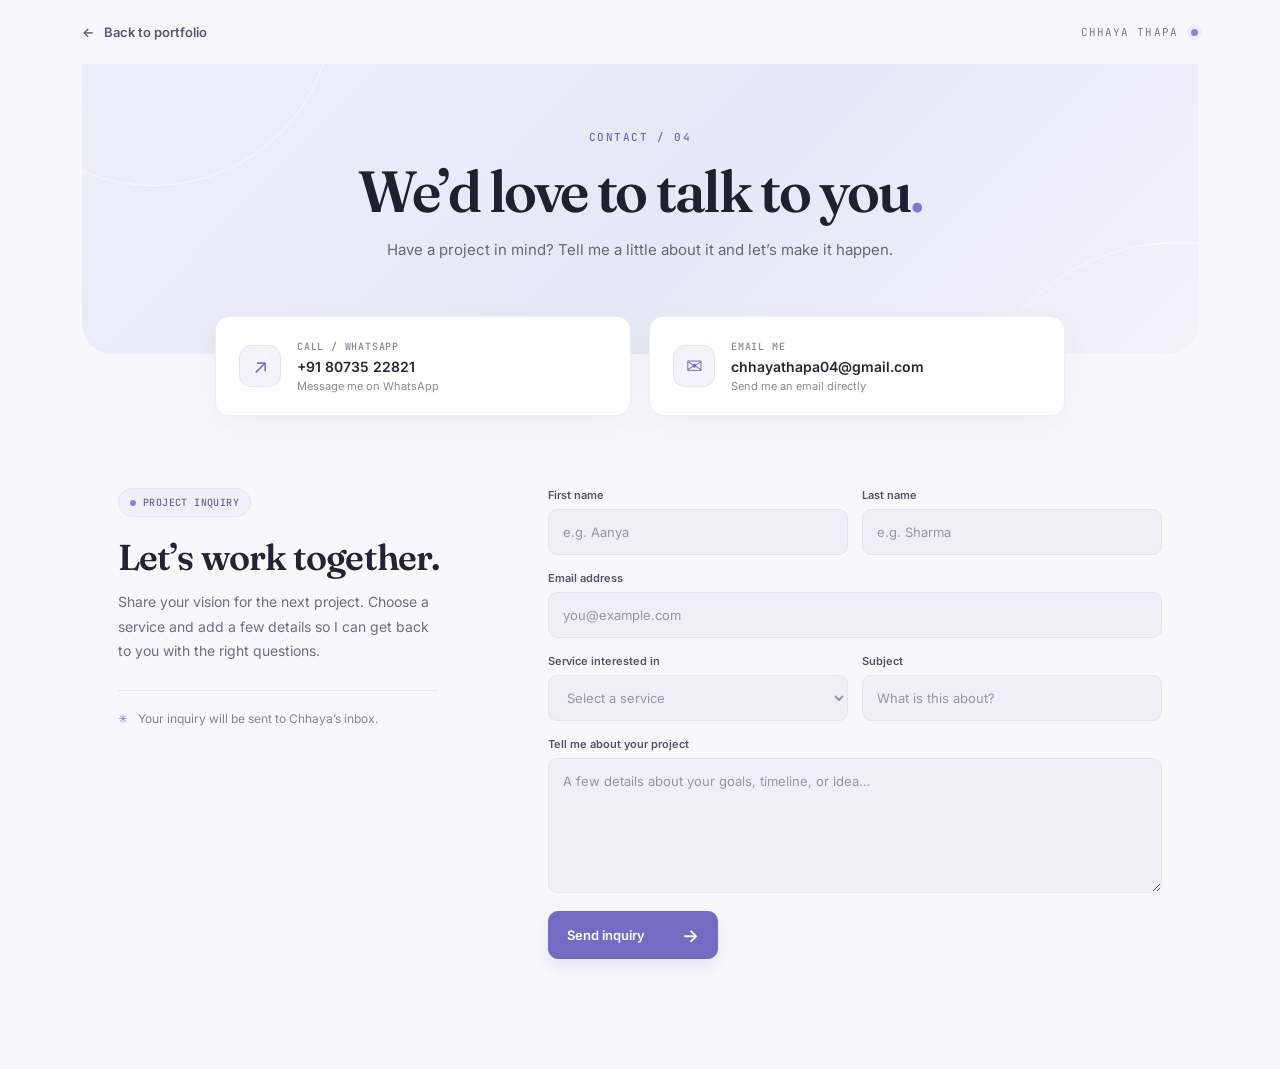
==== contact.html @ f6720b54 "first commit" ====
<!DOCTYPE html>
<html lang="en">
<head>
  <meta charset="UTF-8" />
  <meta name="viewport" content="width=device-width, initial-scale=1.0" />
  <meta name="theme-color" content="#f0effa" />
  <title>Let's talk — Chhaya Thapa</title>
  <link rel="preconnect" href="https://fonts.googleapis.com" />
  <link rel="preconnect" href="https://fonts.gstatic.com" crossorigin />
  <link href="https://fonts.googleapis.com/css2?family=Fraunces:opsz,wght@9..144,500;9..144,600&family=Inter:wght@400;500;600;700&family=JetBrains+Mono:wght@400;500&display=swap" rel="stylesheet" />
  <link rel="stylesheet" href="style.css" />
</head>
<body class="contact-page-body">
  <header class="contact-page-nav">
    <a class="contact-back" href="index.html#contact" aria-label="Back to portfolio">← <span>Back to portfolio</span></a>
    <span class="contact-page-mark mono">CHHAYA THAPA <i></i></span>
  </header>
  <main class="contact-page">
    <section class="contact-page-hero" aria-labelledby="talk-title">
      <span class="contact-page-kicker">CONTACT / 04</span>
      <h1 id="talk-title">We’d love to talk to you<span>.</span></h1>
      <p>Have a project in mind? Tell me a little about it and let’s make it happen.</p>
    </section>
    <section class="contact-info-row" aria-label="Contact details">
      <a class="contact-info-card" href="https://wa.me/918073522821" target="_blank" rel="noopener noreferrer">
        <span class="contact-info-icon" aria-hidden="true">↗</span>
        <span><small>CALL / WHATSAPP</small><strong>+91 80735 22821</strong><em>Message me on WhatsApp</em></span>
      </a>
      <a class="contact-info-card" href="https://mail.google.com/mail/?view=cm&amp;fs=1&amp;to=chhayathapa04%40gmail.com" target="_blank" rel="noopener noreferrer">
        <span class="contact-info-icon" aria-hidden="true">✉</span>
        <span><small>EMAIL ME</small><strong>chhayathapa04@gmail.com</strong><em>Send me an email directly</em></span>
      </a>
    </section>
    <section class="contact-form-layout" aria-labelledby="form-title">
      <div class="contact-form-intro">
        <span class="contact-form-badge"><i></i> PROJECT INQUIRY</span>
        <h2 id="form-title">Let’s work together.</h2>
        <p>Share your vision for the next project. Choose a service and add a few details so I can get back to you with the right questions.</p>
        <div class="contact-response-note"><span aria-hidden="true">✳</span> Your inquiry will be sent to Chhaya’s inbox.</div>
      </div>

      <form class="project-inquiry-form" id="projectInquiryForm" action="mailto:chhayathapa04@gmail.com" method="post" enctype="text/plain">
        <div class="form-field">
          <label for="firstName">First name</label>
          <input id="firstName" name="firstName" type="text" autocomplete="given-name" placeholder="e.g. Aanya" required />
        </div>

        <div class="form-field">
          <label for="lastName">Last name</label>
          <input id="lastName" name="lastName" type="text" autocomplete="family-name" placeholder="e.g. Sharma" required />
        </div>

        <div class="form-field form-field-wide">
          <label for="emailAddress">Email address</label>
          <input id="emailAddress" name="email" type="email" autocomplete="email" placeholder="you@example.com" required />
        </div>

        <div class="form-field">
          <label for="service">Service interested in</label>
          <select id="service" name="service" required>
            <option value="" disabled selected>Select a service</option>
            <option>Website</option>
            <option>UGC Video</option>
            <option>Dashboard Creation</option>
          </select>
        </div>

        <div class="form-field">
          <label for="subject">Subject</label>
          <input id="subject" name="subject" type="text" placeholder="What is this about?" required />
        </div>

        <div class="form-field form-field-wide">
          <label for="projectMessage">Tell me about your project</label>
          <textarea id="projectMessage" name="message" rows="5" placeholder="A few details about your goals, timeline, or idea…" required></textarea>
        </div>

        <div class="form-submit-row form-field-wide">
          <button class="form-submit" type="submit">
            Send inquiry
            <span aria-hidden="true">→</span>
          </button>
          <p class="form-submit-note" id="formStatus" aria-live="polite"></p>
        </div>
      </form>
    </section>
  </main>
</body>
</html>
---- style.css ----
:root {
  --paper: #fff8fa;
  --ink: #1b1719;
  --soft: #4d464d;
  --muted: #7d767d;
  --line: #eee1e7;
  --badge: #fbf0f4;
  --accent: #8f274d;
  --accent-deep: #6e1738;
  --accent-warm: #d97744;
  --water: #edf5f4;
  --shadow-soft: rgba(27, 23, 25, 0.12);
}
* {
  box-sizing: border-box;
  margin: 0;
  padding: 0;
}
html {
  scroll-behavior: smooth;
}
button,
a[href],
.btn,
.nav-link,
.project-tab,
.journey-marker,
.contact-open,
.hero-meta-link,
.project-link {
  cursor: pointer;
}
section[id] {
  scroll-margin-top: 110px;
}
body {
  background: #fff5f8;
  color: #171312;
  font-family: Inter,sans-serif;
  overflow-x: hidden;
}
.mono {
  font-family: 'JetBrains Mono',monospace;
}
a {
  color: inherit;
  text-decoration: none;
}
img {
  display: block;
  max-width: 100%;
}
.noise {
  position: fixed;
  inset: 0;
  pointer-events: none;
  z-index: 0;
  opacity: .03;
  background-image: url("data:image/svg+xml,%3Csvg xmlns='http://www.w3.org/2000/svg' width='120' height='120'%3E%3Cfilter id='n'%3E%3CfeTurbulence type='fractalNoise' baseFrequency='.9' numOctaves='2' stitchTiles='stitch'/%3E%3C/filter%3E%3Crect width='100%25' height='100%25' filter='url(%23n)'/%3E%3C/svg%3E");
}
.nav-wrap {
  position: sticky;
  top: 0;
  z-index: 5;
  display: flex;
  justify-content: center;
  padding: 22px 24px 0;
}
.pill-nav {
  display: flex;
  gap: 4px;
  padding: 8px;
  border-radius: 999px;
  background: var(--accent);
  box-shadow: 0 8px 24px #8f274d35;
}
.nav-link {
  color: #f2f0ee;
  padding: 9px 16px;
  border-radius: 999px;
  font-size: 14px;
  font-weight: 500;
  transition: background-color .28s ease, color .28s ease, transform .28s ease, box-shadow .25s ease;
}
.nav-link.active {
  background: #fff;
  color: var(--ink);
}
.nav-link:hover {
  background: #ffffff20;
  transform: translateY(-1px);
}
.nav-link.active:hover {
  background: #fff;
}
.nav-link:active,
.btn:active,
.project-tab:active,
.contact-open:active,
.hero-meta-link:active,
.project-link:active {
  transform: scale(0.98);
}
.hero,.about,.projects {
  position: relative;
  z-index: 1;
  width: min(1280px, calc(100% - 48px));
  max-width: none;
  margin: auto;
  padding-left: clamp(18px, 3vw, 32px);
  padding-right: clamp(18px, 3vw, 32px);
}
.hero {
  display: grid;
  grid-template-columns: 1fr 1fr;
  gap: 30px;
  align-items: center;
  padding-top: 28px;
  padding-bottom: 24px;
  min-height: 420px;
}
.eyebrow {
  display: inline-block;
  margin-bottom: 28px;
  padding: 7px 16px;
  border: 1px solid var(--line);
  border-radius: 999px;
  background: var(--badge);
  color: var(--soft);
  font-size: 13px;
}
.hero-name {
  margin-bottom: 14px;
  font-size: clamp(40px,5.4vw,60px);
  line-height: 1.05;
  letter-spacing: -.02em;
}
.hero-role {
  min-height: 42px;
  margin-bottom: 22px;
  color: var(--accent);
  font: italic 600 clamp(24px,2.6vw,32px) Fraunces,serif;
}
.cursor {
  animation: blink 1s step-start infinite;
}
@keyframes blink {
  50% {
    opacity: 0;
  }
}
.hero-desc {
  max-width: 480px;
  margin-bottom: 26px;
  color: var(--soft);
  font-size: 16px;
  line-height: 1.7;
}
.hero-meta {
  display: flex;
  gap: 20px;
  flex-wrap: wrap;
  color: var(--soft);
  font-size: 14px;
}
.hero-meta-link {
  display: inline-flex;
  align-items: center;
  gap: 7px;
  padding: 8px 12px;
  border: 1px solid #e9e6e2;
  border-radius: 999px;
  background: #fff;
  color: var(--soft);
  font-size: 13px;
  transition: border-color .2s ease, background-color .2s ease, color .2s ease, transform .2s ease, box-shadow .2s ease;
}
.hero-meta-link:hover {
  transform: translateY(-2px) scale(1.01);
  border-color: #d8bdc8;
  background: linear-gradient(135deg, #fff9f8 0%, #fef3ee 100%);
  color: var(--ink);
  box-shadow: 0 7px 16px #16151a0d;
}
.hero-meta-link:focus-visible { outline: 2px solid var(--accent); outline-offset: 3px; }
.availability-dot { width: 8px; height: 8px; border-radius: 50%; background: #38a878; box-shadow: 0 0 0 3px #38a87820; }
.hero-art {
  display: flex;
  justify-content: center;
  align-items: center;
  padding-top: 12px;
}
.hero-photo {
  width: min(100%, 480px);
  max-width: 480px;
  filter: grayscale(1) contrast(1.05);
  opacity: 0.95;
}
#about.about {
  position: relative;
  isolation: isolate;
  display: grid;
  grid-template-columns: minmax(250px,.75fr) minmax(0,1.25fr);
  gap: clamp(42px,7vw,100px);
  margin-top: 32px;
  padding-top: 76px;
  padding-bottom: 128px;
  border-top: 0;
}
#about.about::before {
  content: "";
  position: absolute;
  inset: 0 max(32px,calc((100vw - 1116px)/2)) 0;
  z-index: -1;
  background: transparent;
  border-block: 1px solid #eedfe5;
}
#about .about-rule {
  position: absolute;
  top: 76px;
  left: 32px;
  right: 32px;
  height: 1px;
  background: #e8d7df;
}
#about .about-art {
  position: relative;
  display: flex;
  justify-content: flex-start;
  padding: 18px 0 0 18px;
}
#about .about-art::before {
  content: "";
  position: absolute;
  inset: 0 22px 22px 0;
  border: 1px solid #7d1f45;
  background: repeating-linear-gradient(90deg,transparent 0 20px,#7d1f451a 20px 21px);
}
#about .about-art::after {
  content: "</>";
  position: absolute;
  z-index: 2;
  right: -8px;
  top: 42px;
  padding: 10px 12px;
  background: #16151a;
  color: #fff;
  font: 500 16px 'JetBrains Mono',monospace;
  box-shadow: 7px 7px 0 #7d1f45;
}
#about .about-photo {
  position: relative;
  z-index: 1;
  width: 100%;
  max-width: 390px;
  aspect-ratio: 4/5;
  object-fit: cover;
  filter: saturate(.88);
  transition: transform .45s ease,filter .45s ease;
}
#about .about-art:hover .about-photo {
  transform: translate(7px,-7px);
  filter: saturate(1);
}
#about .about-copy {
  position: relative;
  max-width: 590px;
  padding: 20px 0 0;
}
#about .eyebrow-line {
  margin-bottom: 22px;
  letter-spacing: .12em;
}
#about h2 {
  margin-bottom: 23px;
  font-size: clamp(42px,5vw,66px);
  letter-spacing: -.055em;
}
#about h2::first-letter {
  color: #7d1f45;
}
#about p {
  max-width: 540px;
  margin-bottom: 0;
  font-size: 16px;
  line-height: 1.85;
}
#about .about-cta {
  margin-top: 31px;
}
#about .btn {
  border-radius: 0;
}
#about .btn-outline {
  background: #fffaf4;
}
.about {
  display: grid;
  grid-template-columns: .8fr 1.2fr;
  gap: 56px;
  align-items: center;
  padding-top: 34px;
  padding-bottom: 110px;
  border-top: 0;
}
.about-art {
  display: flex;
  justify-content: center;
}
.about-photo {
  width: 100%;
  max-width: 420px;
  filter: grayscale(1) contrast(1.15);
  opacity: 0.95;
}
.eyebrow-line {
  display: block;
  margin-bottom: 18px;
  color: rgba(143, 39, 77, 0.94);
  font-size: 13px;
  letter-spacing: .08em;
}
.about h2,.section-heading {
  margin-bottom: 20px;
  font: 600 clamp(30px,3.4vw,42px)/1.15 Fraunces,serif;
}
.about p {
  max-width: 580px;
  margin-bottom: 32px;
  color: #2b2928;
  font-size: 16px;
  line-height: 1.75;
}
.about-cta {
  display: flex;
  gap: 14px;
  flex-wrap: wrap;
}
.btn {
  display: inline-flex;
  align-items: center;
  padding: 13px 26px;
  border: 1.5px solid var(--ink);
  border-radius: 999px;
  font-size: 14px;
  font-weight: 600;
  transition: transform .18s ease, box-shadow .18s ease, background .18s ease, border-color .18s ease, color .18s ease;
}
.btn:hover {
  transform: translateY(-2px) scale(1.01);
  box-shadow: 0 12px 22px rgba(127, 36, 76, 0.12);
}
.btn-primary {
  background: linear-gradient(135deg, var(--ink) 0%, var(--accent-deep) 100%);
  color: #fff;
}
.btn-primary:hover {
  background: linear-gradient(135deg, var(--accent) 0%, var(--accent-deep) 100%);
  border-color: var(--accent);
}
.btn-outline:hover {
  background: var(--ink);
  color: #fff;
}
.projects {
  padding-top: 40px;
  padding-bottom: 120px;
  border-top: 1px solid var(--line);
}
.journey {
  position: relative;
  z-index: 1;
  width: min(1280px, calc(100% - 48px));
  max-width: none;
  margin: 0 auto;
  padding: 62px clamp(18px, 3vw, 32px) 120px;
  border-top: 1px solid var(--line);
}
.journey .section-heading { margin-bottom: 12px; }
.journey-period { color: var(--accent); }
.journey-intro {
  max-width: 480px;
  margin: 0 auto 48px;
  color: var(--soft);
  font-size: 14px;
  line-height: 1.7;
  text-align: center;
}
.journey-track {
  --journey-line: #e2d9d4;
  position: relative;
  display: grid;
  grid-template-columns: repeat(5, minmax(0, 1fr));
  gap: 18px;
}
.journey-track::before {
  content: "";
  position: absolute;
  top: 19px;
  right: 9%;
  left: 9%;
  height: 1px;
  background: linear-gradient(90deg, var(--accent), var(--journey-line) 82%);
}
.journey-item { position: relative; min-width: 0; }
.journey-marker {
  position: relative;
  z-index: 1;
  display: grid;
  width: 39px;
  height: 39px;
  margin: 0 0 16px 12px;
  place-items: center;
  border: 1px solid #d8c9ce;
  border-radius: 50%;
  background: var(--paper);
  color: var(--accent);
  cursor: pointer;
  font: 11px 'JetBrains Mono', monospace;
  transition: transform .2s ease, background .2s ease, color .2s ease, box-shadow .2s ease;
}
.journey-item.is-current .journey-marker,
.journey-marker:hover,
.journey-marker:focus-visible {
  transform: scale(1.1);
  border-color: var(--accent);
  outline: none;
  background: var(--accent);
  color: #fff;
  box-shadow: 0 0 0 5px #7d1f4514;
}
.journey-card {
  min-height: 174px;
  padding: 18px 16px;
  border: 1px solid var(--line);
  background: linear-gradient(150deg, #fff 65%, #fbf7f4);
  transition: transform .22s ease, border-color .22s ease, box-shadow .22s ease;
}
.journey-item.is-current .journey-card,
.journey-item:hover .journey-card {
  transform: translateY(-4px);
  border-color: #c89bad;
  box-shadow: 0 14px 28px #16151a0d;
}
.journey-year {
  display: block;
  margin-bottom: 12px;
  color: var(--accent);
  font-size: 12px;
  letter-spacing: .04em;
}
.journey-card h3 {
  margin-bottom: 7px;
  font: 600 19px/1.2 Fraunces, serif;
}
.journey-card p { min-height: 40px; color: var(--soft); font-size: 12px; line-height: 1.6; }
.journey-tag {
  display: inline-block;
  margin-top: 12px;
  color: var(--muted);
  font-size: 9px;
  letter-spacing: .02em;
  text-transform: uppercase;
}
.journey-next .journey-card { border-style: dashed; }
.journey-heading-row { display: flex; align-items: end; justify-content: space-between; gap: 32px; margin-bottom: 50px; }
.journey-heading-row .section-heading { margin-bottom: 0; }
.journey-heading-row .journey-intro { max-width: 340px; margin: 0 0 4px; text-align: left; }
.journey-track { display: grid; grid-template-columns: repeat(3, minmax(0, 1fr)); gap: 18px; }
.journey-track::before { display: none; }
.journey-item { padding-top: 28px; }
.journey-marker { position: absolute; top: 0; left: 18px; width: 34px; height: 34px; margin: 0; border-radius: 10px; }
.journey-card { position: relative; min-height: 205px; padding: 22px; border-radius: 3px 22px 3px 22px; background: linear-gradient(145deg,#fff 45%,#faf5f3); }
.journey-card::before { content: ""; position: absolute; inset: 0 auto 0 0; width: 3px; background: #eadde2; transition: background .2s ease; }
.journey-item.is-current .journey-card::before,.journey-item:hover .journey-card::before { background: var(--accent); }
.journey-card h3 { max-width: 240px; font-size: 21px; }
.journey-card p { max-width: 270px; min-height: 38px; font-size: 13px; }
.journey-year { font-size: 13px; }
.journey-icon { position: absolute; top: 17px; right: 18px; color: #c8a9b6; font: 22px 'JetBrains Mono', monospace; }
.journey-next .journey-card { background: #21191e; color: #fff; border-color: #21191e; }
.journey-next .journey-card p { color: #ded2d8; }
.journey-next .journey-year,.journey-next .journey-icon { color: #dfa8bf; }
.journey-next .journey-tag { color: #d2b7c2; }
.live-dot { display: inline-block; width: 6px; height: 6px; margin-left: 5px; border-radius: 50%; background: #93d6af; box-shadow: 0 0 0 3px #93d6af24; }
.journey {
  max-width: 1180px;
  padding: 76px 32px 132px;
  overflow: hidden;
  background: linear-gradient(180deg, #fff 0%, #fcfaf8 48%, #fff 100%);
}
.journey-heading-row { margin-bottom: 68px; }
.journey-heading-row .journey-intro { max-width: 350px; }
.journey-track {
  --journey-progress: 0%;
  display: grid;
  grid-template-columns: 1fr;
  gap: 24px;
  max-width: 900px;
  margin: 0 auto;
}
.journey-track::before {
  display: block;
  top: 18px; bottom: 18px; left: 50%; right: auto;
  width: 2px; height: auto;
  background: repeating-linear-gradient(to bottom, #d8d2cd 0 3px, transparent 3px 12px);
  transform: translateX(-50%);
}
.journey-track::after {
  content: ""; position: absolute; z-index: 0;
  top: 18px; left: calc(50% - 1px); width: 2px;
  height: var(--journey-progress); background: var(--accent);
  transition: height .2s ease;
}
.journey-item {
  display: flex; position: relative; min-height: 194px;
  padding: 0 52% 0 0; align-items: center;
  opacity: 0; transform: translateY(24px);
  transition: opacity .55s ease, transform .55s ease;
}
.journey-item.is-visible { opacity: 1; transform: translateY(0); }
.journey-item:nth-child(even) { justify-content: flex-end; padding: 0 0 0 52%; }
.journey-marker {
  position: absolute; z-index: 2; top: 50%; left: 50%;
  width: 42px; height: 42px; margin: 0; border: 4px solid #fff;
  border-radius: 50%; background: var(--paper);
  box-shadow: 0 0 0 1px #d8c9ce, 0 4px 14px #16151a12;
  transform: translate(-50%, -50%);
}
.journey-item.is-current .journey-marker,.journey-marker:hover,.journey-marker:focus-visible {
  transform: translate(-50%, -50%) scale(1.12);
}
.journey-card {
  width: 100%; min-height: 168px; padding: 24px 28px;
  border-radius: 4px 28px 4px 28px; box-shadow: 0 10px 30px #16151a08;
}
.journey-item:nth-child(even) .journey-card { border-radius: 28px 4px 28px 4px; }
.journey-card::before { width: 4px; border-radius: inherit; }
.journey-item:nth-child(even) .journey-card::before { inset: 0 0 0 auto; }
.journey-card h3 { font-size: clamp(20px, 2.2vw, 25px); }
.journey-card p { max-width: 330px; font-size: 14px; }
.journey-icon { top: 23px; right: 25px; font-size: 24px; }
.journey-item:nth-child(even) .journey-icon { right: auto; left: 25px; }
.journey-year { font-size: 12px; }
.journey-item:not(.journey-next) .journey-card { background: linear-gradient(135deg,#fff 50%,#f8f3f0); }
.journey-item.is-current .journey-card { border-color: #c89bad; }
@media (max-width: 700px) {
  .journey { padding: 56px 24px 90px; }
  .journey-track { gap: 14px; }
  .journey-track::before,.journey-track::after { left: 21px; }
  .journey-item,.journey-item:nth-child(even) {
    min-height: 0; padding: 12px 0 12px 56px; justify-content: flex-start;
  }
  .journey-marker { top: 50%; left: 21px; width: 40px; height: 40px; }
  .journey-card,.journey-item:nth-child(even) .journey-card {
    min-height: 0; padding: 22px 20px; border-radius: 4px 22px 4px 22px;
  }
  .journey-item:nth-child(even) .journey-card::before { inset: 0 auto 0 0; }
  .journey-item:nth-child(even) .journey-icon { right: 20px; left: auto; }
  .journey-card p { min-height: 0; }
}
@media (prefers-reduced-motion: reduce) {
  .journey-item { opacity: 1; transform: none; transition: none; }
  html { scroll-behavior: auto; }
}
.center {
  text-align: center;
}
.section-heading {
  margin-bottom: 48px;
  font-size: clamp(30px,3.6vw,44px);
}
.project-grid {
  display: grid;
  grid-template-columns: repeat(2,1fr);
  gap: 26px;
}
.project-card {
  position: relative;
  overflow: hidden;
  padding: 30px;
  border: 1px solid #eadbe2;
  border-radius: 22px;
  background: linear-gradient(145deg, #fff 0%, #fff9fb 100%);
  box-shadow: 0 12px 28px #62243a0b;
  transition: transform .24s ease, border-color .24s ease, box-shadow .24s ease;
}
.project-card::before {
  content: "";
  position: absolute;
  top: 0;
  left: 30px;
  width: 52px;
  height: 3px;
  border-radius: 0 0 4px 4px;
  background: var(--accent);
  opacity: .55;
  transition: width .24s ease, opacity .24s ease;
}
.project-card:hover {
  transform: translateY(-5px);
  border-color: #d8b5c4;
  box-shadow: 0 18px 36px #62243a16;
}
.project-card:hover::before {
  width: calc(100% - 60px);
  opacity: 1;
}
.project-top {
  display: flex;
  justify-content: space-between;
  align-items: center;
  margin-bottom: 22px;
}
.project-index {
  color: var(--muted);
  font-size: 13px;
}
.project-stack {
  display: flex;
  gap: 6px;
  justify-content: flex-end;
  flex-wrap: wrap;
}
.project-stack span {
  padding: 4px 9px;
  border-radius: 999px;
  background: var(--badge);
  color: var(--soft);
  font: 10px 'JetBrains Mono',monospace;
}
.project-card h3 {
  margin-bottom: 4px;
  font: 600 26px Fraunces,serif;
}
.project-sub {
  margin-bottom: 14px!important;
  color: var(--accent)!important;
  font-size: 12px!important;
}
.project-card>p:not(.project-sub) {
  margin-bottom: 22px;
  color: var(--soft);
  font-size: 14.5px;
  line-height: 1.7;
}
.project-link {
  padding-bottom: 2px;
  border-bottom: 1.5px solid;
  font-size: 14px;
  font-weight: 600;
}
.project-link:hover {
  color: var(--accent);
  border-color: var(--accent);
}
.project-tabs {
  display: flex;
  justify-content: center;
  gap: 10px;
  flex-wrap: wrap;
  margin: -20px 0 38px;
}
.project-tab {
  padding: 11px 18px;
  border: 1px solid var(--line);
  border-radius: 999px;
  background: var(--paper);
  color: var(--soft);
  cursor: pointer;
  font: 500 13px 'JetBrains Mono', monospace;
  transition: transform .18s ease, border-color .18s ease, background .18s ease, color .18s ease, box-shadow .18s ease;
}
.project-tab:hover,
.project-tab:focus-visible {
  border-color: var(--accent);
  color: var(--accent);
  outline: none;
  transform: translateY(-1px);
  box-shadow: 0 8px 16px rgba(143, 39, 77, 0.08);
}
.project-tab.active {
  border-color: var(--ink);
  background: linear-gradient(135deg, var(--ink) 0%, var(--accent-deep) 100%);
  color: #fff;
  box-shadow: 0 8px 18px rgba(143, 39, 77, 0.18);
}
.project-panel {
  display: none;
  animation: panel-in .3s ease both;
}
.project-panel.active {
  display: block;
}
.video-grid {
  display: grid;
  grid-template-columns: repeat(2, minmax(0, 1fr));
  gap: 26px;
}
.video-card {
  overflow: hidden;
  border: 1px solid var(--line);
  border-radius: 24px;
  background: var(--badge);
}
.video-card video {
  width: 100%;
  aspect-ratio: 9 / 16;
  max-height: 560px;
  background: var(--ink);
  object-fit: cover;
}
.video-card-copy {
  padding: 18px 20px 20px;
}
.video-card h3 {
  margin-bottom: 5px;
  font: 600 23px Fraunces, serif;
}
.coming-soon {
  display: grid;
  min-height: 300px;
  place-items: center;
  border: 1px dashed #cfc8c0;
  border-radius: 24px;
  background: linear-gradient(135deg, var(--badge), var(--paper));
  text-align: center;
}
.coming-soon-inner {
  max-width: 360px;
  padding: 32px;
}
.coming-soon-label {
  display: inline-block;
  margin-bottom: 16px;
  color: var(--accent);
  font: 500 12px 'JetBrains Mono', monospace;
  letter-spacing: .08em;
  text-transform: uppercase;
}
.coming-soon h3 {
  margin-bottom: 12px;
  font: 600 clamp(28px, 4vw, 42px) Fraunces, serif;
}
.coming-soon p {
  color: var(--soft);
  line-height: 1.6;
}
@keyframes panel-in {
  from {
    opacity: 0;
    transform: translateY(8px);
  }
  to {
    opacity: 1;
    transform: translateY(0);
  }
}
@media(max-width:860px) {
  .hero {
    grid-template-columns: 1fr;
    padding-top: 40px;
  }
  .hero-art {
    display: none;
  }
  .about {
    grid-template-columns: 1fr;
  }
  .about-art {
    max-width: 320px;
    margin: auto;
  }
  .about-photo {
    max-width: 280px;
  }
  .project-grid {
    grid-template-columns: 1fr;
  }
  .video-grid {
    grid-template-columns: 1fr;
  }
  .nav-link {
    padding: 9px 14px;
    font-size: 13px;
  }
  .journey { padding-top: 50px; }
  .journey-heading-row { display: block; margin-bottom: 36px; }
  .journey-heading-row .journey-intro { margin: 14px 0 0; }
  .journey-track { grid-template-columns: repeat(2, minmax(0, 1fr)); gap: 14px; }
  .journey-item { padding-top: 25px; }
  .journey-card { min-height: 205px; padding: 18px 15px; }
  .journey-marker { left: 12px; }
  .journey-card p { min-height: 0; }
}
@media(max-width:420px) {
  .about-photo {
    max-width: 220px;
  }
  .journey { padding-right: 25px; padding-left: 25px; }
  .journey-intro { margin-bottom: 34px; }
  .journey-track { grid-template-columns: 1fr; gap: 12px; }
  .journey-item { padding-top: 22px; }
  .journey-marker { left: 13px; width: 32px; height: 32px; }
  .journey-card { min-height: 0; padding: 20px; }
  .journey-card h3 { font-size: 20px; }
}
@media(max-width:860px) and (min-width:701px) {
  .journey-track { grid-template-columns: 1fr; }
  .journey-item { padding-right: 52%; }
  .journey-item:nth-child(even) { padding-right: 0; padding-left: 52%; }
  .journey-marker { left: 50%; }
}
@media(max-width:700px) {
  .journey-track { grid-template-columns: 1fr; }
  .journey-track::before,.journey-track::after { left: 21px; }
  .journey-item,.journey-item:nth-child(even) { padding: 12px 0 12px 56px; }
  .journey-marker { left: 21px; }
  .journey-item:nth-child(even) .journey-card::before { inset: 0 auto 0 0; }
  .journey-item:nth-child(even) .journey-icon { right: 20px; left: auto; }
}
/* Keep the timeline icon in a dedicated corner on wide cards. */
@media (min-width: 701px) {
  .journey-card { padding: 26px 76px 24px 28px; }
  .journey-item:nth-child(even) .journey-card { padding-right: 76px; padding-left: 28px; }
  .journey-icon,
  .journey-item:nth-child(even) .journey-icon {
    top: 24px;
    right: 26px;
    left: auto;
    width: 32px;
    text-align: center;
    line-height: 1;
  }
  .journey-year { min-height: 16px; margin-bottom: 14px; }
  .journey-card h3 { max-width: 100%; }
}
.contact-cta {
  position: relative;
  z-index: 1;
  display: flex;
  align-items: center;
  justify-content: space-between;
  gap: 32px;
  width: min(1280px, calc(100% - 48px));
  max-width: none;
  margin: 48px auto 80px;
  padding: clamp(30px, 5vw, 58px);
  overflow: hidden;
  border: 1px solid #e9e3df;
  border-radius: 24px;
  background: linear-gradient(120deg, #faf7f3 0%, #fff 68%);
  box-shadow: 0 18px 48px #24191d0a;
  transition: border-color .25s ease, box-shadow .25s ease, transform .25s ease;
}
.contact-cta:hover { border-color: #d5b8c3; box-shadow: 0 22px 54px #24191d12; transform: translateY(-2px); }
.contact-copy {
  position: relative;
  z-index: 1;
  display: block;
  flex: 1 1 auto;
  min-width: 0;
  padding: 0;
  border: 0;
  border-radius: 0;
  background: transparent;
  color: var(--ink);
  box-shadow: none;
}
.contact-copy .eyebrow-line { margin-bottom: 12px; color: var(--accent); }
.contact-copy h2 {
  margin-bottom: 10px;
  font: 600 clamp(30px, 4vw, 44px)/1.12 Fraunces, serif;
  letter-spacing: -.03em;
  color: #21191e;
}
.contact-copy h2 span { color: #8a2850; }
.contact-copy p { max-width: 540px; color: #5e5860; font-size: 15px; line-height: 1.7; }
.contact-open {
  position: relative;
  z-index: 1;
  display: inline-flex;
  flex: 0 0 auto;
  align-items: center;
  justify-content: center;
  gap: 12px;
  min-height: 48px;
  padding: 0 21px;
  border: 1px solid var(--accent);
  border-radius: 999px;
  background: linear-gradient(135deg, var(--accent) 0%, var(--accent-deep) 100%);
  color: #fff;
  font: 600 14px Inter, sans-serif;
  cursor: pointer;
  transition: transform .2s ease, background .2s ease, box-shadow .2s ease;
  box-shadow: 0 8px 18px rgba(143, 39, 77, 0.24);
}
.contact-open:hover {
  transform: translateY(-2px) scale(1.01);
  background: linear-gradient(135deg, var(--accent-deep) 0%, var(--accent) 100%);
  box-shadow: 0 10px 22px rgba(143, 39, 77, 0.26);
}
.contact-open span { font-size: 19px; transition: transform .2s ease; }
.contact-open:hover span { transform: translateX(4px); }
@media (max-width: 700px) {
  .nav-wrap { padding: 12px 10px 0; }
  .pill-nav { gap: 1px; padding: 5px; }
  .nav-link { padding: 8px 8px; font-size: 11px; }
  .contact-cta { display: block; margin: 40px 20px 56px; padding: 28px 24px; border-radius: 22px; }
  .contact-open { margin-top: 22px; }
}
main > section[id]::after {
  content: "";
  position: absolute;
  z-index: 2;
  bottom: 0;
  left: 50%;
  width: min(1116px, calc(100vw - 48px));
  height: 1px;
  background: #e9e6e2;
  transform: translateX(-50%);
  pointer-events: none;
}
#about.about::after { background: #e9e6e2; }
#journey::after { height: 1px; background: #d9d5d2; }

/* Standalone inquiry page */
.contact-page-body { min-height: 100vh; background: #f8f8fc; color: #211f32; }
.contact-page-nav {
  display:flex; align-items:center; justify-content:space-between;
  max-width:1180px; margin:0 auto; padding:24px 32px;
}
.contact-back { display:inline-flex; align-items:center; gap:10px; color:#5a5870; font-size:13px; font-weight:600; }
.contact-back:first-letter { color:#746bc3; }
.contact-back:hover { color:#746bc3; }
.contact-page-mark { color:#79768b; font-size:11px; letter-spacing:.1em; }
.contact-page-mark i,.contact-form-badge i {
  display:inline-block; width:7px; height:7px; margin-left:5px;
  border-radius:50%; background:#8b82d5; box-shadow:0 0 0 4px #8b82d51a;
}
.contact-page { max-width:1180px; margin:0 auto; padding:0 32px 100px; }
.contact-page-hero {
  position:relative; display:flex; min-height:290px; flex-direction:column;
  align-items:center; justify-content:center; overflow:hidden;
  padding:45px 24px 70px; border-radius:0 0 30px 30px;
  background:linear-gradient(135deg,#eeedfa 0%,#e7e8f7 55%,#f3f1fa 100%);
  text-align:center;
}
.contact-page-hero::before,.contact-page-hero::after {
  content:""; position:absolute; border:1px solid #fff9; border-radius:50%; pointer-events:none;
}
.contact-page-hero::before { width:360px; height:360px; top:-240px; left:-110px; }
.contact-page-hero::after { width:420px; height:420px; right:-190px; bottom:-310px; }
.contact-page-kicker { margin-bottom:16px; color:#716aa9; font:500 11px 'JetBrains Mono',monospace; letter-spacing:.14em; }
.contact-page-hero h1 { margin-bottom:14px; color:#211f32; font:600 clamp(36px,5vw,58px)/1.08 Fraunces,serif; letter-spacing:-.04em; }
.contact-page-hero h1 span { color:#8177cf; }
.contact-page-hero p { max-width:540px; color:#68667a; font-size:15px; line-height:1.7; }
.contact-info-row {
  position:relative; z-index:1; display:grid; grid-template-columns:repeat(2,minmax(0,1fr));
  gap:18px; width:min(850px,calc(100% - 56px)); margin:-38px auto 0;
}
.contact-info-card {
  display:flex; align-items:center; gap:16px; min-height:100px; padding:20px 23px;
  border:1px solid #eeedf4; border-radius:14px; background:#fff; color:#272538;
  box-shadow:0 12px 30px #2924480d; transition:transform .22s ease,box-shadow .22s ease,border-color .22s ease;
}
.contact-info-card:hover { transform:translateY(-4px); border-color:#cbc7ee; box-shadow:0 18px 34px #29244814; }
.contact-info-icon {
  display:grid; flex:0 0 42px; width:42px; height:42px; place-items:center;
  border:1px solid #e5e2f6; border-radius:12px; background:#f4f3fc; color:#766dc4; font-size:20px;
}
.contact-info-card small,.contact-info-card strong,.contact-info-card em { display:block; }
.contact-info-card small { margin-bottom:5px; color:#858297; font:500 10px 'JetBrains Mono',monospace; letter-spacing:.08em; }
.contact-info-card strong { font-size:14px; font-weight:600; }
.contact-info-card em { margin-top:4px; color:#898799; font-size:11px; font-style:normal; }
.contact-form-layout {
  display:grid; grid-template-columns:minmax(220px,.7fr) minmax(0,1.3fr);
  gap:clamp(40px,8vw,100px); align-items:start; padding:72px 36px 0;
}
.contact-form-badge {
  display:inline-flex; align-items:center; gap:7px; margin-bottom:20px; padding:7px 11px;
  border:1px solid #e6e3f4; border-radius:999px; background:#f0effa; color:#69638f;
  font:500 10px 'JetBrains Mono',monospace; letter-spacing:.04em;
}
.contact-form-badge i { width:6px; height:6px; margin:0; background:#8a80ce; box-shadow:none; }
.contact-form-intro h2 { margin-bottom:12px; color:#242235; font:600 clamp(28px,3vw,36px)/1.15 Fraunces,serif; letter-spacing:-.025em; }
.contact-form-intro p { max-width:320px; color:#6f6d7e; font-size:14px; line-height:1.75; }
.contact-response-note {
  display:flex; align-items:flex-start; gap:10px; max-width:320px; margin-top:26px;
  padding-top:18px; border-top:1px solid #e7e5ef; color:#858296; font-size:12px; line-height:1.6;
}
.contact-response-note span { color:#8278ca; }
.project-inquiry-form { display:grid; grid-template-columns:repeat(2,minmax(0,1fr)); gap:16px 14px; }
.form-field { display:flex; min-width:0; flex-direction:column; gap:7px; }
.form-field-wide { grid-column:1/-1; }
.form-field label { color:#555367; font-size:11px; font-weight:600; }
.form-field input,.form-field select,.form-field textarea {
  width:100%; min-height:46px; padding:12px 14px; border:1px solid #e5e4ee; border-radius:9px;
  outline:none; background:#f0eff8; color:#29273b; font:400 13px Inter,sans-serif;
  transition:border-color .2s ease,background .2s ease,box-shadow .2s ease;
}
.form-field textarea { min-height:135px; resize:vertical; line-height:1.6; }
.form-field input::placeholder,.form-field textarea::placeholder { color:#9694a5; }
.form-field input:focus,.form-field select:focus,.form-field textarea:focus {
  border-color:#8a80ce; background:#fff; box-shadow:0 0 0 3px #8a80ce20;
}
.form-field select:invalid { color:#9694a5; }
.form-submit-row { display:flex; flex-direction:column; align-items:flex-start; gap:10px; margin-top:2px; }
.form-submit {
  display:flex; min-width:170px; min-height:48px; align-items:center; justify-content:space-between; gap:26px;
  padding:0 18px; border:1px solid #746bc3; border-radius:10px; background:#746bc3; color:#fff;
  font:600 13px Inter,sans-serif; cursor:pointer; box-shadow:0 8px 18px #746bc326;
  transition:transform .2s ease,background .2s ease,box-shadow .2s ease;
}
.form-submit:hover { transform:translateY(-2px); background:#6259af; box-shadow:0 12px 24px #746bc33b; }
.form-submit span { font-size:18px; transition:transform .2s ease; }
.form-submit:hover span { transform:translateX(4px); }
.form-submit-note { color:#898799; font-size:11px; line-height:1.5; }
@media(max-width:760px) {
  .contact-page-nav { padding:20px 22px; }
  .contact-page { padding:0 18px 64px; }
  .contact-page-hero { min-height:260px; padding:36px 20px 60px; }
  .contact-info-row { width:calc(100% - 24px); grid-template-columns:1fr; gap:10px; margin-top:-30px; }
  .contact-info-card { min-height:82px; padding:15px 17px; }
  .contact-form-layout { grid-template-columns:1fr; gap:28px; padding:52px 8px 0; }
  .contact-form-intro p,.contact-response-note { max-width:560px; }
}
@media(max-width:480px) {
  .contact-page-nav { padding:18px 18px; }
  .contact-page-mark { font-size:9px; }
  .contact-page-hero { min-height:250px; }
  .contact-page-hero h1 { font-size:38px; }
  .project-inquiry-form { grid-template-columns:1fr; gap:14px; }
  .form-field-wide { grid-column:auto; }
}
@media(prefers-reduced-motion:reduce) {
  .contact-info-card,.form-submit,.form-field input,.form-field select,.form-field textarea { transition:none; }
}

.site-footer {
  position: relative;
  overflow: hidden;
  padding: 48px max(32px, calc((100vw - 1116px) / 2)) 24px;
  background: #19171c;
  color: #f8f5f6;
}
.site-footer::before {
  content: "";
  position: absolute;
  top: -190px;
  right: 8%;
  width: 340px;
  height: 340px;
  border: 1px solid #ffffff12;
  border-radius: 50%;
  box-shadow: 0 0 0 34px #ffffff05, 0 0 0 70px #ffffff03;
  pointer-events: none;
}
.footer-topline {
  position: absolute;
  top: 0;
  left: 50%;
  width: min(1116px, calc(100% - 48px));
  height: 2px;
  background: linear-gradient(90deg, transparent, #8a2850 18%, #8a2850 82%, transparent);
  transform: translateX(-50%);
}
.footer-main,.footer-bottom {
  position: relative;
  z-index: 1;
  display: flex;
  align-items: center;
  justify-content: space-between;
  gap: 24px;
}
.footer-name {
  display: inline-block;
  margin-bottom: 9px;
  font: 600 30px/1 Fraunces,serif;
  letter-spacing: -.03em;
}
.footer-name span { color: #d98bad; }
.footer-brand p { color: #bdb7bf; font-size: 13px; }
.footer-brand p i { padding: 0 3px; color: #d98bad; font-style: normal; }
.footer-socials { display: flex; gap: 10px; }
.footer-social {
  display: inline-flex;
  align-items: center;
  gap: 20px;
  padding: 11px 15px;
  border: 1px solid #ffffff24;
  border-radius: 999px;
  color: #f4eff2;
  font-size: 13px;
  transition: border-color .2s ease, background .2s ease, transform .2s ease;
}
.footer-social span { color: #d98bad; }
.footer-social:hover { transform: translateY(-2px); border-color: #d98bad88; background: #ffffff0a; }
.footer-bottom {
  margin-top: 36px;
  padding-top: 17px;
  border-top: 1px solid #ffffff1a;
  color: #a9a3ad;
  font-size: 11px;
}
.footer-back-top { display: inline-flex; align-items: center; gap: 8px; transition: color .2s ease; }
.footer-back-top:hover { color: #fff; }
.footer-back-top span { color: #d98bad; font-size: 15px; }
@media(max-width:600px) {
  .site-footer { padding: 38px 24px 20px; }
  .footer-main { align-items: flex-start; flex-direction: column; gap: 22px; }
  .footer-name { font-size: 27px; }
  .footer-socials { flex-wrap: wrap; }
  .footer-bottom { margin-top: 28px; }
}

@media (max-width: 620px) {
  .hero {
    gap: 20px;
    padding-top: 38px;
    padding-bottom: 52px;
  }
  .hero-copy { position: relative; z-index: 1; }
  .hero-name { font-size: clamp(42px, 11vw, 54px); line-height: 1.02; }
  .hero-role { min-height: 36px; margin-bottom: 17px; }
  .hero-desc { max-width: 38ch; margin-bottom: 20px; font-size: 14px; line-height: 1.72; }
  .hero-meta { gap: 10px 16px; font-size: 12px; }
  .hero-art {
    display: flex;
    position: relative;
    min-height: 142px;
    justify-content: flex-end;
    align-items: center;
    margin: -8px 3px -12px 0;
    padding-right: 8px;
  }
  .hero-art::before {
    content: "";
    position: absolute;
    right: 15px;
    width: 138px;
    height: 118px;
    border: 1px solid #7d1f4530;
    border-radius: 32px 8px 32px 8px;
    background: repeating-linear-gradient(90deg,transparent 0 15px,#7d1f4509 15px 16px);
    transform: rotate(-5deg);
  }
  .hero-photo {
    position: relative;
    width: clamp(150px, 46vw, 184px);
    max-width: none;
    aspect-ratio: 1;
    padding: 5px;
    border: 1px solid #e7dce1;
    border-radius: 42% 58% 51% 49%;
    background: radial-gradient(circle at 60% 45%, #fff 0%, #f7f2f0 80%);
    object-fit: contain;
    object-position: center bottom;
    filter: drop-shadow(0 12px 18px #21191e12);
    animation: mobile-hero-float 5s ease-in-out infinite;
  }
}
@keyframes mobile-hero-float {
  0%,100% { transform: translateY(0) rotate(0); }
  50% { transform: translateY(-5px) rotate(1deg); }
}
@media (prefers-reduced-motion: reduce) {
  .hero-photo { animation: none; }
}
.hero-meta-link[href*="wa.me"] {
  border-color: transparent;
  background: linear-gradient(120deg, #6f1d3e, #922b54 60%, #762044);
  background-size: 180% 100%;
  color: #fff;
  box-shadow: 0 7px 18px #7d1f4528;
}
.hero-meta-link[href*="wa.me"]:hover {
  transform: translateY(-3px) scale(1.025);
  border-color: transparent;
  background-color: #6b1a3a;
  background-position: 100% 0;
  color: #fff;
  box-shadow: 0 12px 24px #7d1f4538;
}
.hero-meta-link[href*="wa.me"]:active { transform: translateY(0) scale(.98); }
.hero-meta-link[href*="wa.me"] .availability-dot {
  background: #a5f3c5;
  box-shadow: 0 0 0 3px #a5f3c52e, 0 0 10px #a5f3c5a8;
}
@media (max-width: 860px) {
  #about.about {
    grid-template-columns: minmax(0, 1fr);
    gap: 34px;
    padding-top: 62px;
    padding-bottom: 78px;
  }
  #about .about-rule { top: 62px; left: 24px; right: 24px; }
  #about .about-art { width: 100%; max-width: 390px; margin: 0; padding: 16px 0 0 16px; }
  #about .about-photo { width: 100%; max-width: 350px; }
  #about .about-copy { max-width: 620px; padding: 0; }
  #about h2 { margin-bottom: 18px; }
  #about p { max-width: 560px; }
}
@media (max-width: 420px) {
  #about.about { gap: 26px; padding: 52px 24px 68px; }
  #about.about::before { inset: 0; }
  #about .about-rule { top: 52px; left: 24px; right: 24px; }
  #about .about-art { padding: 14px 0 0 14px; }
  #about .about-photo { max-width: 100%; }
  #about .about-art::after { right: -4px; top: 32px; }
  #about h2 { font-size: 42px; }
  #about p { font-size: 15px; line-height: 1.75; }
  #about .about-cta { gap: 10px; }
  #about .btn { padding: 12px 16px; font-size: 13px; }
}
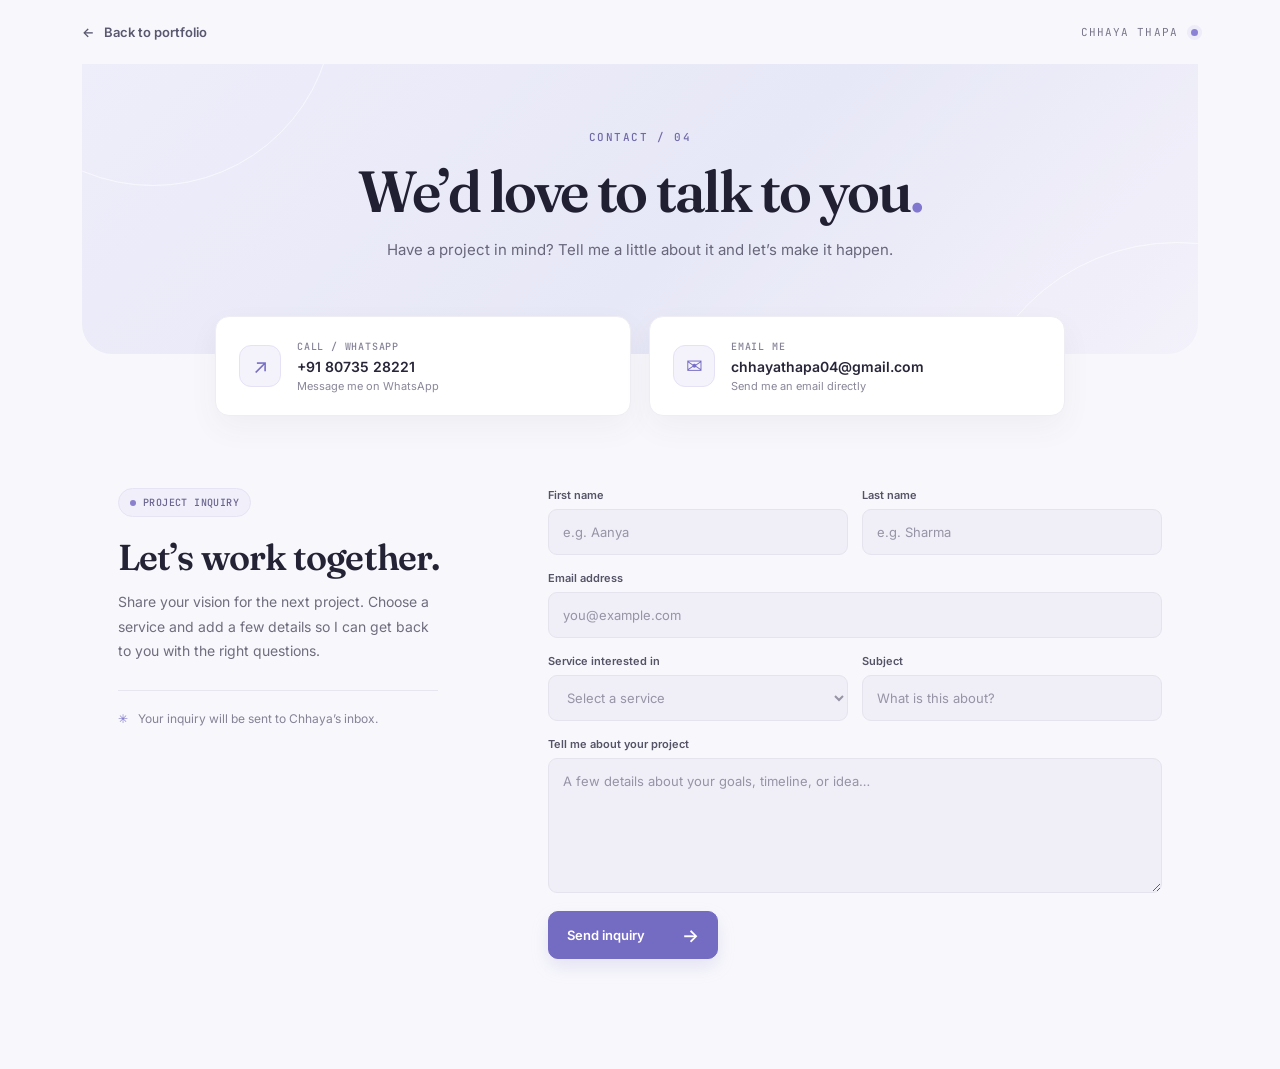
==== commit 45a1fe78: "Update WhatsApp contact number in contact.html" ====
--- a/contact.html
+++ b/contact.html
@@ -22,9 +22,9 @@
       <p>Have a project in mind? Tell me a little about it and let’s make it happen.</p>
     </section>
     <section class="contact-info-row" aria-label="Contact details">
-      <a class="contact-info-card" href="https://wa.me/918073522821" target="_blank" rel="noopener noreferrer">
+      <a class="contact-info-card" href="https://wa.me/918073528221" target="_blank" rel="noopener noreferrer">
         <span class="contact-info-icon" aria-hidden="true">↗</span>
-        <span><small>CALL / WHATSAPP</small><strong>+91 80735 22821</strong><em>Message me on WhatsApp</em></span>
+        <span><small>CALL / WHATSAPP</small><strong>+91 80735 28221</strong><em>Message me on WhatsApp</em></span>
       </a>
       <a class="contact-info-card" href="https://mail.google.com/mail/?view=cm&amp;fs=1&amp;to=chhayathapa04%40gmail.com" target="_blank" rel="noopener noreferrer">
         <span class="contact-info-icon" aria-hidden="true">✉</span>
